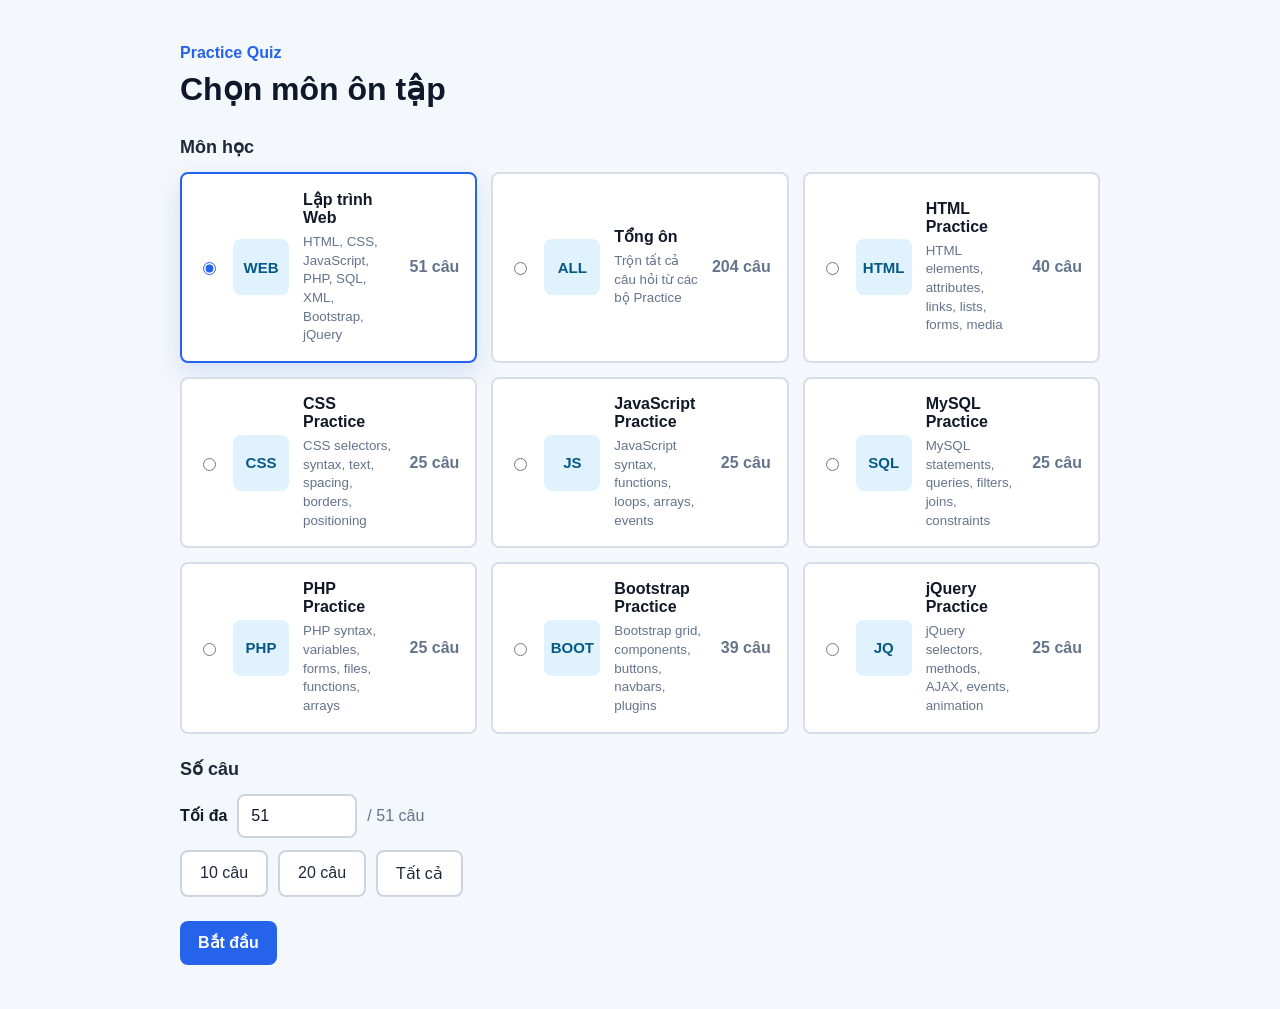
==== index.html @ b6ee9d97 "first commit" ====
<!DOCTYPE html>
<html lang="vi">
<head>
  <meta charset="UTF-8">
  <meta name="viewport" content="width=device-width, initial-scale=1.0">
  <title>Practice Quiz</title>
  <link rel="stylesheet" href="style.css">
</head>

<body class="home-page">
  <main class="home-shell">
    <header class="home-header">
      <p class="kicker">Practice Quiz</p>
      <h1>Chọn môn ôn tập</h1>
    </header>

    <form id="startForm" class="home-form" action="practice.html">
      <section class="home-section" aria-labelledby="subjectHeading">
        <h2 id="subjectHeading">Môn học</h2>
        <div id="subjectList" class="subject-list"></div>
      </section>

      <section class="home-section" aria-labelledby="limitHeading">
        <h2 id="limitHeading">Số câu</h2>
        <div class="limit-row">
          <label for="questionLimit">Tối đa</label>
          <input id="questionLimit" name="limit" type="number" min="1" value="20">
          <span id="questionTotal" class="limit-total"></span>
        </div>
        <div class="quick-limits" aria-label="Chọn nhanh số câu">
          <button type="button" data-limit="10">10 câu</button>
          <button type="button" data-limit="20">20 câu</button>
          <button type="button" data-limit="all">Tất cả</button>
        </div>
      </section>

      <button class="primary-btn" type="submit">Bắt đầu</button>
    </form>
  </main>

  <script src="questions.js"></script>
  <script src="home.js"></script>
</body>
</html>
---- style.css ----
* {
  box-sizing: border-box;
  font-family: Arial, sans-serif;
}

body {
  margin: 0;
  min-height: 100vh;
  background: #f4f7fb;
  color: #111827;
}

body.home-page {
  padding: 44px 20px;
}

body.quiz-page {
  display: flex;
  justify-content: center;
  align-items: center;
  padding: 24px;
}

.home-shell {
  width: 920px;
  max-width: 100%;
  margin: 0 auto;
}

.home-header {
  margin-bottom: 28px;
}

.kicker {
  margin: 0 0 8px;
  color: #2563eb;
  font-weight: bold;
}

h1,
h2,
p {
  margin-top: 0;
}

h1 {
  margin-bottom: 0;
  font-size: 32px;
  color: #0f172a;
}

h2 {
  margin-bottom: 14px;
  font-size: 18px;
  color: #1f2937;
}

.home-form {
  display: grid;
  gap: 24px;
}

.home-section {
  width: 100%;
}

.subject-list {
  display: grid;
  grid-template-columns: repeat(auto-fit, minmax(260px, 1fr));
  gap: 14px;
}

.subject-card {
  display: grid;
  grid-template-columns: auto 56px minmax(0, 1fr) auto;
  align-items: center;
  gap: 14px;
  min-height: 96px;
  padding: 16px;
  border: 2px solid #d7dee8;
  border-radius: 8px;
  background: #ffffff;
  cursor: pointer;
  transition: border-color 0.2s, box-shadow 0.2s, transform 0.2s;
}

.subject-card:hover,
.subject-card:has(input:checked) {
  border-color: #2563eb;
  box-shadow: 0 10px 24px rgba(37, 99, 235, 0.14);
}

.subject-card:hover {
  transform: translateY(-1px);
}

.subject-card input {
  accent-color: #2563eb;
}

.subject-badge {
  display: grid;
  place-items: center;
  width: 56px;
  height: 56px;
  border-radius: 8px;
  background: #e0f2fe;
  color: #075985;
  font-size: 15px;
  font-weight: bold;
}

.subject-content {
  display: grid;
  gap: 6px;
  min-width: 0;
}

.subject-content strong {
  color: #111827;
}

.subject-content small,
.subject-total,
.limit-total,
#quizMeta {
  color: #64748b;
}

.subject-content small {
  line-height: 1.4;
}

.subject-total {
  white-space: nowrap;
  font-weight: bold;
}

.limit-row {
  display: flex;
  flex-wrap: wrap;
  align-items: center;
  gap: 10px;
}

.limit-row label {
  font-weight: bold;
}

.limit-row input {
  width: 120px;
  padding: 11px 12px;
  border: 2px solid #cbd5e1;
  border-radius: 8px;
  background: #ffffff;
  color: #111827;
  font-size: 16px;
}

.limit-row input:focus {
  border-color: #2563eb;
  outline: none;
}

.quick-limits {
  display: flex;
  flex-wrap: wrap;
  gap: 10px;
  margin-top: 12px;
}

.quick-limits button,
.primary-btn,
.secondary-btn,
#nextBtn,
#restartBtn {
  min-height: 44px;
  padding: 12px 18px;
  border-radius: 8px;
  font-size: 16px;
  cursor: pointer;
}

.quick-limits button {
  border: 2px solid #cbd5e1;
  background: #ffffff;
  color: #1f2937;
}

.quick-limits button:hover {
  border-color: #16a34a;
  color: #166534;
}

.primary-btn {
  width: fit-content;
  border: none;
  background: #2563eb;
  color: #ffffff;
  font-weight: bold;
}

.primary-btn:hover,
#nextBtn:hover,
#restartBtn:hover {
  background: #1d4ed8;
}

.quiz-container {
  width: 720px;
  max-width: 100%;
  background: #ffffff;
  padding: 28px;
  border-radius: 8px;
  box-shadow: 0 10px 28px rgba(15, 23, 42, 0.16);
}

.top {
  display: flex;
  justify-content: space-between;
  align-items: flex-start;
  gap: 16px;
  margin-bottom: 18px;
}

.back-link,
.secondary-btn {
  color: #2563eb;
  font-weight: bold;
  text-decoration: none;
}

.back-link {
  display: inline-block;
  margin-bottom: 8px;
}

.back-link:hover,
.secondary-btn:hover {
  color: #1d4ed8;
}

#subjectTitle {
  font-size: 24px;
}

#quizMeta {
  margin: 8px 0 0;
}

#progress {
  padding: 8px 10px;
  border-radius: 8px;
  background: #ecfdf5;
  color: #166534;
  font-weight: bold;
  white-space: nowrap;
}

#question {
  font-size: 20px;
  line-height: 1.5;
  margin-bottom: 20px;
  color: #111827;
}

.answer-btn {
  width: 100%;
  padding: 14px;
  margin: 10px 0;
  border: 2px solid #d1d5db;
  border-radius: 8px;
  background: #ffffff;
  cursor: pointer;
  font-size: 16px;
  text-align: left;
  transition: background 0.2s, border-color 0.2s;
}

.answer-btn:hover:not(:disabled) {
  background: #eff6ff;
  border-color: #2563eb;
}

.answer-btn.correct {
  background: #dcfce7;
  border-color: #22c55e;
  color: #166534;
}

.answer-btn.wrong {
  background: #fee2e2;
  border-color: #ef4444;
  color: #991b1b;
}

.answer-btn:disabled {
  cursor: not-allowed;
}

#feedback {
  margin-top: 15px;
  font-weight: bold;
  min-height: 24px;
}

#nextBtn,
#restartBtn {
  margin-top: 18px;
  border: none;
  background: #2563eb;
  color: #ffffff;
}

#nextBtn,
#restartBtn,
#resultBox {
  display: none;
}

#resultBox {
  text-align: center;
}

#finalScore {
  margin-bottom: 10px;
  font-size: 32px;
  font-weight: bold;
  color: #2563eb;
}

.secondary-btn {
  display: inline-flex;
  align-items: center;
  margin-left: 12px;
}

@media (max-width: 640px) {
  body.home-page,
  body.quiz-page {
    padding: 22px 14px;
  }

  h1 {
    font-size: 26px;
  }

  .subject-card {
    grid-template-columns: auto minmax(0, 1fr);
  }

  .subject-card input {
    grid-row: span 2;
  }

  .subject-badge {
    display: none;
  }

  .subject-total {
    grid-column: 2;
  }

  .top {
    flex-direction: column;
  }

  .quiz-container {
    padding: 22px;
  }

  .secondary-btn {
    margin: 12px 0 0;
  }
}
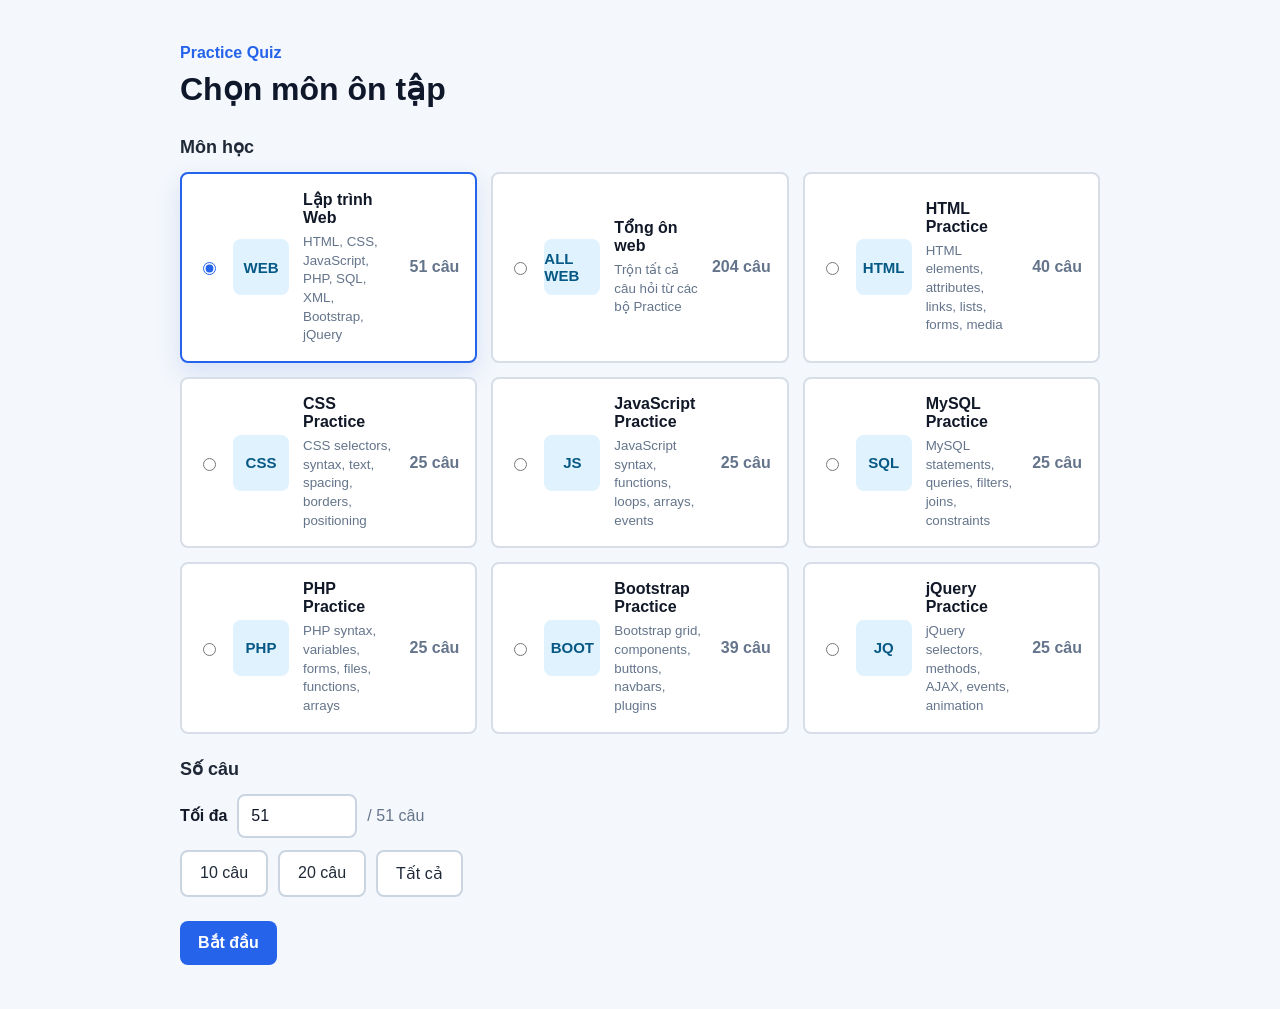
==== commit 7c4e058a: "refactor quesion bank" ====
--- a/index.html
+++ b/index.html
@@ -37,8 +37,16 @@
       <button class="primary-btn" type="submit">Bắt đầu</button>
     </form>
   </main>
-
+  <script src="question/webQ.js"></script>
+  <script src="question/htmlQ.js"></script>
+  <script src="question/cssQ.js"></script>
+  <script src="question/jsQ.js"></script>
+  <script src="question/mysqlQ.js"></script>
+  <script src="question/phpQ.js"></script>
+  <script src="question/bootstrapQ.js"></script>
+  <script src="question/jqueryQ.js"></script>
   <script src="questions.js"></script>
   <script src="home.js"></script>
 </body>
 </html>
+
--- a/style.css
+++ b/style.css
@@ -302,6 +302,7 @@
   margin-top: 15px;
   font-weight: bold;
   min-height: 24px;
+  white-space: pre-line;
 }
 
 #nextBtn,
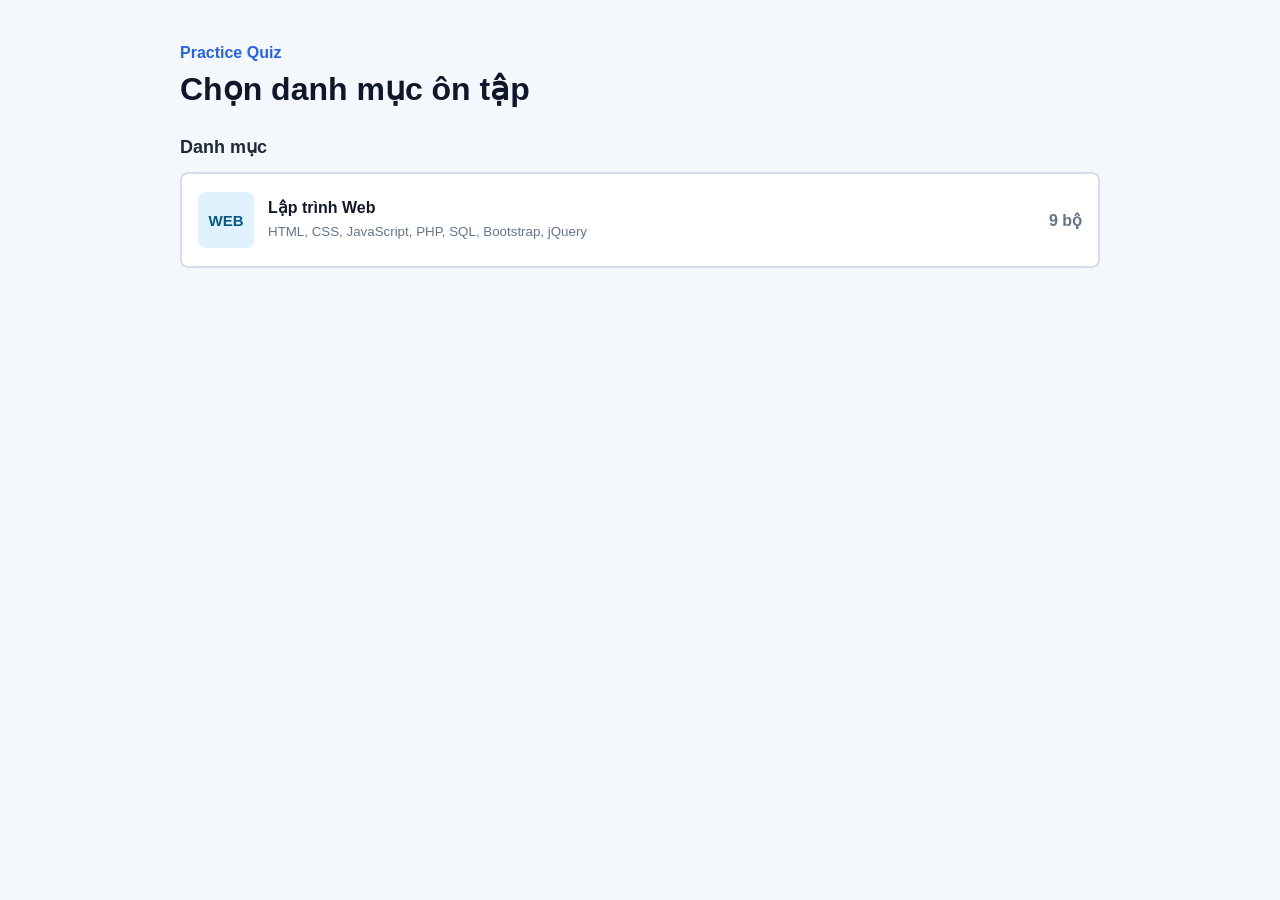
==== commit e260cdf0: "add category" ====
--- a/index.html
+++ b/index.html
@@ -11,42 +11,22 @@
   <main class="home-shell">
     <header class="home-header">
       <p class="kicker">Practice Quiz</p>
-      <h1>Chọn môn ôn tập</h1>
+      <h1>Chọn danh mục ôn tập</h1>
     </header>
 
-    <form id="startForm" class="home-form" action="practice.html">
-      <section class="home-section" aria-labelledby="subjectHeading">
-        <h2 id="subjectHeading">Môn học</h2>
-        <div id="subjectList" class="subject-list"></div>
-      </section>
-
-      <section class="home-section" aria-labelledby="limitHeading">
-        <h2 id="limitHeading">Số câu</h2>
-        <div class="limit-row">
-          <label for="questionLimit">Tối đa</label>
-          <input id="questionLimit" name="limit" type="number" min="1" value="20">
-          <span id="questionTotal" class="limit-total"></span>
-        </div>
-        <div class="quick-limits" aria-label="Chọn nhanh số câu">
-          <button type="button" data-limit="10">10 câu</button>
-          <button type="button" data-limit="20">20 câu</button>
-          <button type="button" data-limit="all">Tất cả</button>
-        </div>
-      </section>
-
-      <button class="primary-btn" type="submit">Bắt đầu</button>
-    </form>
+    <section class="home-section" aria-labelledby="categoryHeading">
+      <h2 id="categoryHeading">Danh mục</h2>
+      <div class="category-list">
+        <a class="category-card" href="index/web/">
+          <span class="subject-badge">WEB</span>
+          <span class="subject-content">
+            <strong>Lập trình Web</strong>
+            <small>HTML, CSS, JavaScript, PHP, SQL, Bootstrap, jQuery</small>
+          </span>
+          <span class="subject-total">9 bộ</span>
+        </a>
+      </div>
+    </section>
   </main>
-  <script src="question/webQ.js"></script>
-  <script src="question/htmlQ.js"></script>
-  <script src="question/cssQ.js"></script>
-  <script src="question/jsQ.js"></script>
-  <script src="question/mysqlQ.js"></script>
-  <script src="question/phpQ.js"></script>
-  <script src="question/bootstrapQ.js"></script>
-  <script src="question/jqueryQ.js"></script>
-  <script src="questions.js"></script>
-  <script src="home.js"></script>
 </body>
 </html>
-
--- a/style.css
+++ b/style.css
@@ -64,7 +64,8 @@
   width: 100%;
 }
 
-.subject-list {
+.subject-list,
+.category-list {
   display: grid;
   grid-template-columns: repeat(auto-fit, minmax(260px, 1fr));
   gap: 14px;
@@ -91,6 +92,27 @@
 }
 
 .subject-card:hover {
+  transform: translateY(-1px);
+}
+
+.category-card {
+  display: grid;
+  grid-template-columns: 56px minmax(0, 1fr) auto;
+  align-items: center;
+  gap: 14px;
+  min-height: 96px;
+  padding: 16px;
+  border: 2px solid #d7dee8;
+  border-radius: 8px;
+  background: #ffffff;
+  color: inherit;
+  text-decoration: none;
+  transition: border-color 0.2s, box-shadow 0.2s, transform 0.2s;
+}
+
+.category-card:hover {
+  border-color: #2563eb;
+  box-shadow: 0 10px 24px rgba(37, 99, 235, 0.14);
   transform: translateY(-1px);
 }
 
@@ -346,8 +368,13 @@
     font-size: 26px;
   }
 
-  .subject-card {
+  .subject-card,
+  .category-card {
     grid-template-columns: auto minmax(0, 1fr);
+  }
+
+  .category-card {
+    grid-template-columns: minmax(0, 1fr) auto;
   }
 
   .subject-card input {
@@ -362,6 +389,10 @@
     grid-column: 2;
   }
 
+  .category-card .subject-total {
+    grid-column: auto;
+  }
+
   .top {
     flex-direction: column;
   }
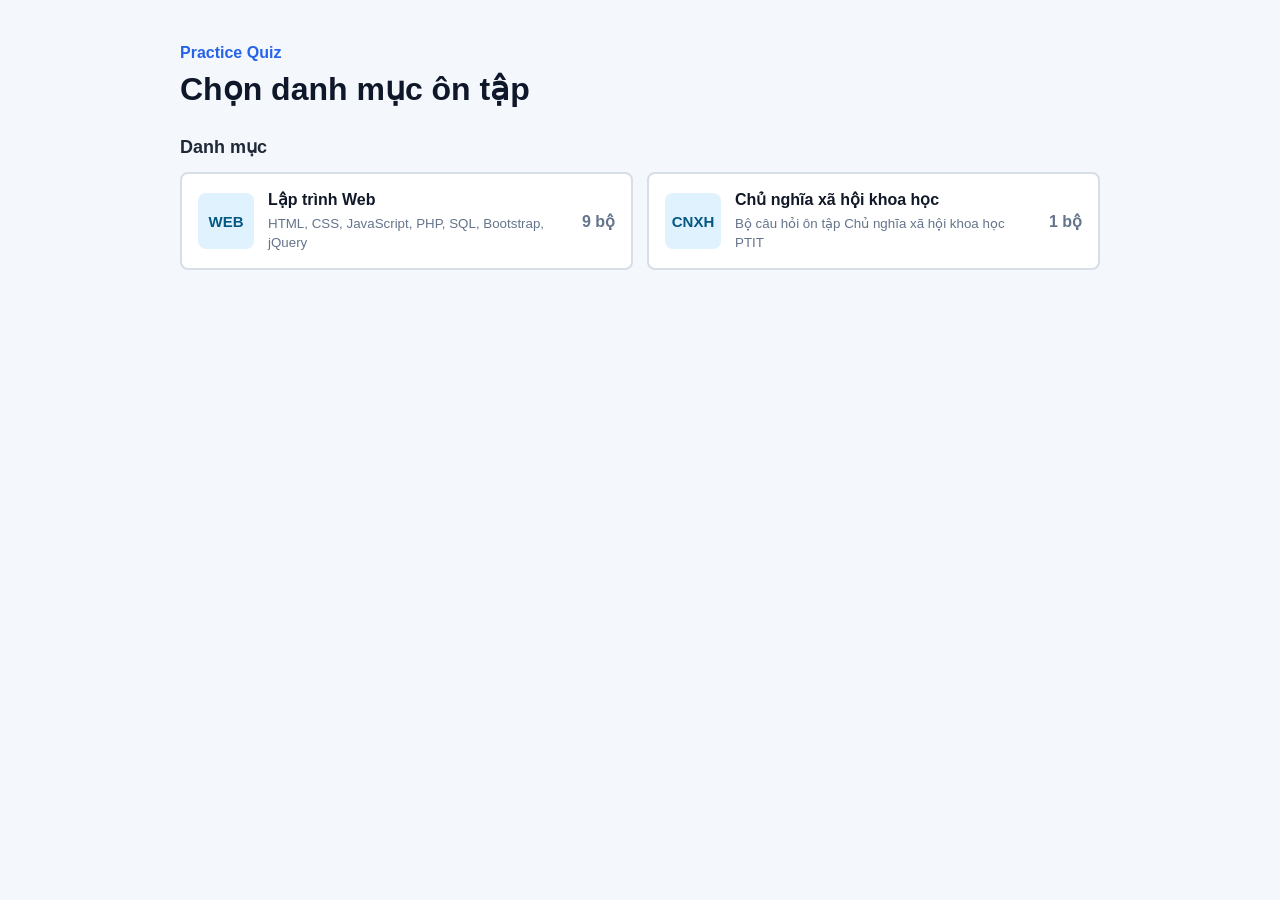
==== commit 742b296c: "add cnxh" ====
--- a/index.html
+++ b/index.html
@@ -25,6 +25,14 @@
           </span>
           <span class="subject-total">9 bộ</span>
         </a>
+        <a class="category-card" href="index/cnxh/">
+          <span class="subject-badge">CNXH</span>
+          <span class="subject-content">
+            <strong>Chủ nghĩa xã hội khoa học</strong>
+            <small>Bộ câu hỏi ôn tập Chủ nghĩa xã hội khoa học PTIT</small>
+          </span>
+          <span class="subject-total">1 bộ</span>
+        </a>
       </div>
     </section>
   </main>
--- a/style.css
+++ b/style.css
@@ -322,9 +322,31 @@
 
 #feedback {
   margin-top: 15px;
-  font-weight: bold;
   min-height: 24px;
-  white-space: pre-line;
+  color: #111827;
+  line-height: 1.5;
+}
+
+.feedback-status {
+  color: var(--feedback-accent);
+  font-weight: bold;
+}
+
+.feedback-explanation {
+  margin-top: 6px;
+  color: #111827;
+  font-weight: normal;
+}
+
+.feedback-explanation-label {
+  font-weight: bold;
+  font-style: italic;
+  text-decoration: underline;
+}
+
+.feedback-highlight {
+  color: var(--feedback-accent);
+  font-weight: 600;
 }
 
 #nextBtn,
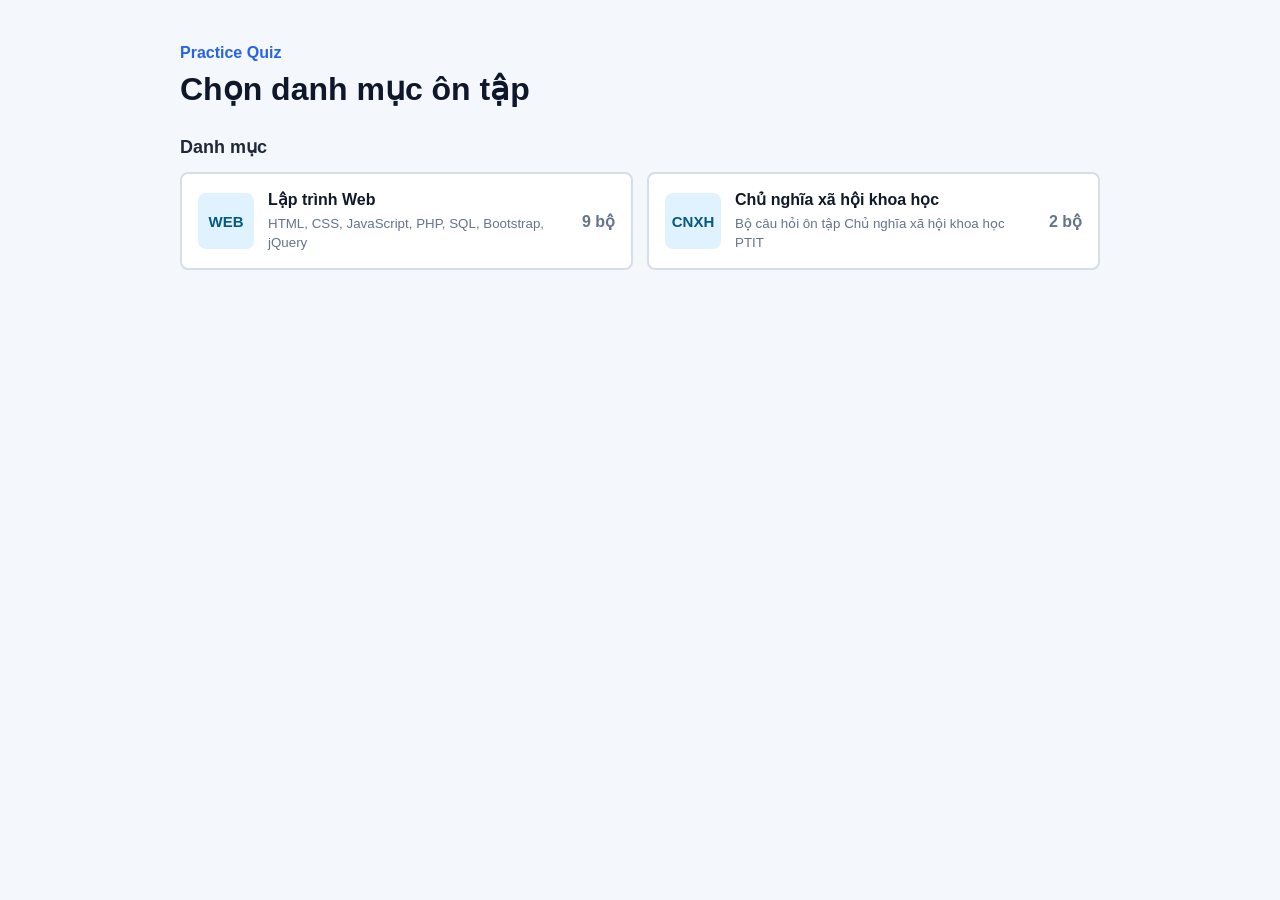
==== commit 1857ca06: "add cnxh quiz" ====
--- a/index.html
+++ b/index.html
@@ -17,7 +17,7 @@
     <section class="home-section" aria-labelledby="categoryHeading">
       <h2 id="categoryHeading">Danh mục</h2>
       <div class="category-list">
-        <a class="category-card" href="index/web/">
+        <a class="category-card" href="index/web.html">
           <span class="subject-badge">WEB</span>
           <span class="subject-content">
             <strong>Lập trình Web</strong>
@@ -25,13 +25,13 @@
           </span>
           <span class="subject-total">9 bộ</span>
         </a>
-        <a class="category-card" href="index/cnxh/">
+        <a class="category-card" href="index/cnxh.html">
           <span class="subject-badge">CNXH</span>
           <span class="subject-content">
             <strong>Chủ nghĩa xã hội khoa học</strong>
             <small>Bộ câu hỏi ôn tập Chủ nghĩa xã hội khoa học PTIT</small>
           </span>
-          <span class="subject-total">1 bộ</span>
+          <span class="subject-total">2 bộ</span>
         </a>
       </div>
     </section>
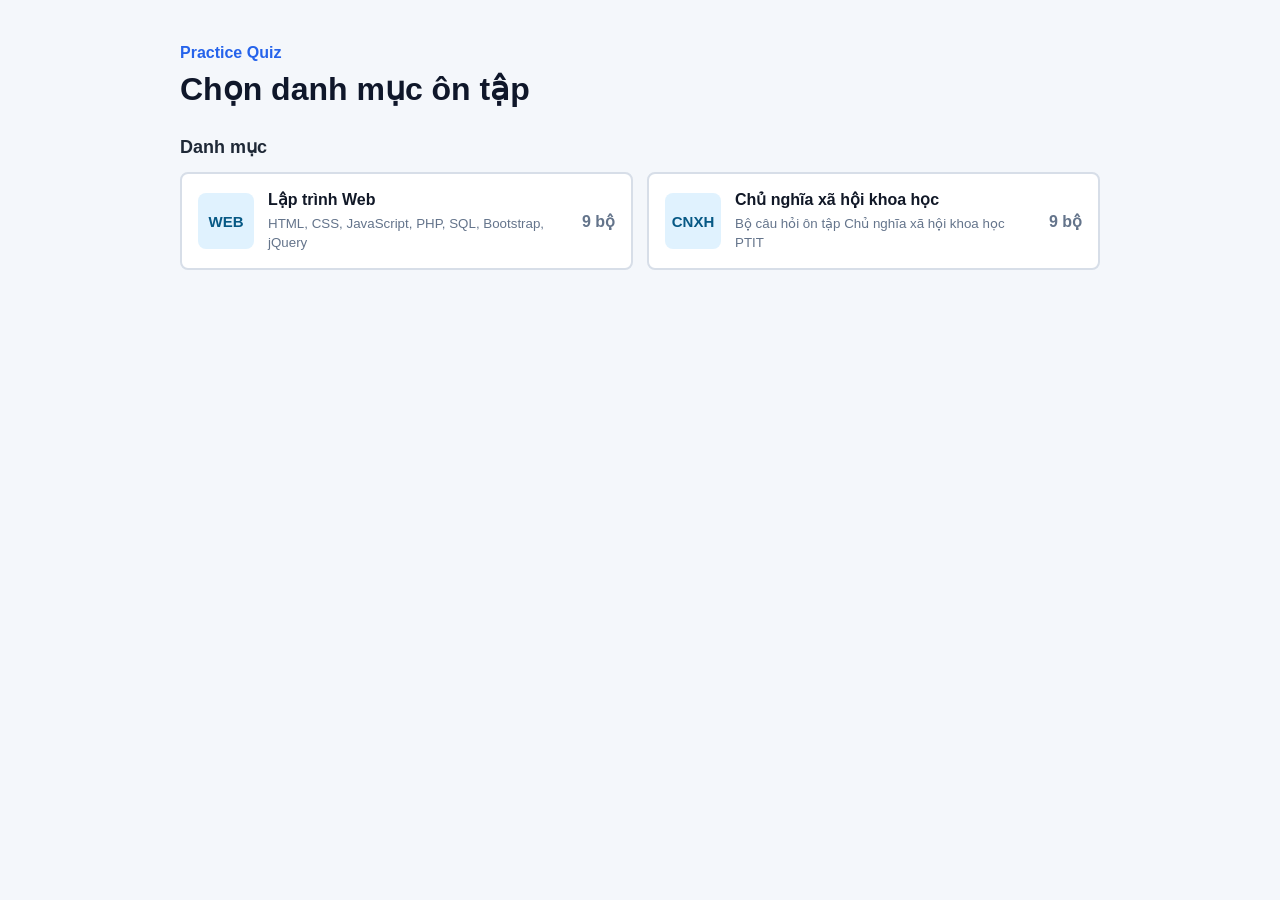
==== commit 1b4a321e: "fix lung tung" ====
--- a/index.html
+++ b/index.html
@@ -31,7 +31,7 @@
             <strong>Chủ nghĩa xã hội khoa học</strong>
             <small>Bộ câu hỏi ôn tập Chủ nghĩa xã hội khoa học PTIT</small>
           </span>
-          <span class="subject-total">2 bộ</span>
+          <span class="subject-total">9 bộ</span>
         </a>
       </div>
     </section>
--- a/style.css
+++ b/style.css
@@ -17,7 +17,7 @@
 body.quiz-page {
   display: flex;
   justify-content: center;
-  align-items: center;
+  align-items: flex-start;
   padding: 24px;
 }
 
@@ -195,7 +195,8 @@
 .primary-btn,
 .secondary-btn,
 #nextBtn,
-#restartBtn {
+#restartBtn,
+#retryWrongBtn {
   min-height: 44px;
   padding: 12px 18px;
   border-radius: 8px;
@@ -226,6 +227,10 @@
 #nextBtn:hover,
 #restartBtn:hover {
   background: #1d4ed8;
+}
+
+#retryWrongBtn:hover {
+  background: #15803d;
 }
 
 .quiz-container {
@@ -350,15 +355,21 @@
 }
 
 #nextBtn,
-#restartBtn {
+#restartBtn,
+#retryWrongBtn {
   margin-top: 18px;
   border: none;
   background: #2563eb;
   color: #ffffff;
 }
 
+#retryWrongBtn {
+  background: #16a34a;
+}
+
 #nextBtn,
 #restartBtn,
+#retryWrongBtn,
 #resultBox {
   display: none;
 }
@@ -372,6 +383,20 @@
   font-size: 32px;
   font-weight: bold;
   color: #2563eb;
+}
+
+.result-actions {
+  display: flex;
+  flex-wrap: wrap;
+  justify-content: center;
+  align-items: center;
+  gap: 10px;
+  margin-top: 18px;
+}
+
+.result-actions #restartBtn,
+.result-actions #retryWrongBtn {
+  margin-top: 0;
 }
 
 .secondary-btn {
@@ -380,6 +405,103 @@
   margin-left: 12px;
 }
 
+.result-actions .secondary-btn {
+  margin-left: 0;
+}
+
+#reviewBox {
+  margin-top: 28px;
+  padding-top: 22px;
+  border-top: 1px solid #e5e7eb;
+  text-align: left;
+}
+
+#reviewBox h3 {
+  margin: 0 0 14px;
+  color: #111827;
+  font-size: 20px;
+}
+
+#reviewList {
+  display: grid;
+  gap: 12px;
+}
+
+.review-item {
+  padding: 14px;
+  border: 1px solid #e5e7eb;
+  border-left: 5px solid #94a3b8;
+  border-radius: 8px;
+  background: #ffffff;
+}
+
+.review-item.correct {
+  border-left-color: #22c55e;
+}
+
+.review-item.wrong {
+  border-left-color: #ef4444;
+}
+
+.review-header {
+  display: flex;
+  justify-content: space-between;
+  align-items: center;
+  gap: 12px;
+  margin-bottom: 10px;
+}
+
+.review-number {
+  color: #334155;
+  font-weight: bold;
+}
+
+.review-status {
+  padding: 5px 9px;
+  border-radius: 999px;
+  font-size: 13px;
+  font-weight: bold;
+}
+
+.review-status.correct {
+  background: #dcfce7;
+  color: #166534;
+}
+
+.review-status.wrong {
+  background: #fee2e2;
+  color: #991b1b;
+}
+
+.review-question {
+  margin-bottom: 10px;
+  color: #111827;
+  font-weight: bold;
+  line-height: 1.45;
+}
+
+.review-answer,
+.review-explanation {
+  margin-bottom: 8px;
+  color: #334155;
+  line-height: 1.45;
+}
+
+.review-answer:last-child,
+.review-explanation:last-child {
+  margin-bottom: 0;
+}
+
+.review-correct-text {
+  color: #166534;
+  font-weight: bold;
+}
+
+.review-wrong-text {
+  color: #991b1b;
+  font-weight: bold;
+}
+
 @media (max-width: 640px) {
   body.home-page,
   body.quiz-page {
@@ -426,4 +548,8 @@
   .secondary-btn {
     margin: 12px 0 0;
   }
-}
+
+  .result-actions .secondary-btn {
+    margin-top: 0;
+  }
+}
